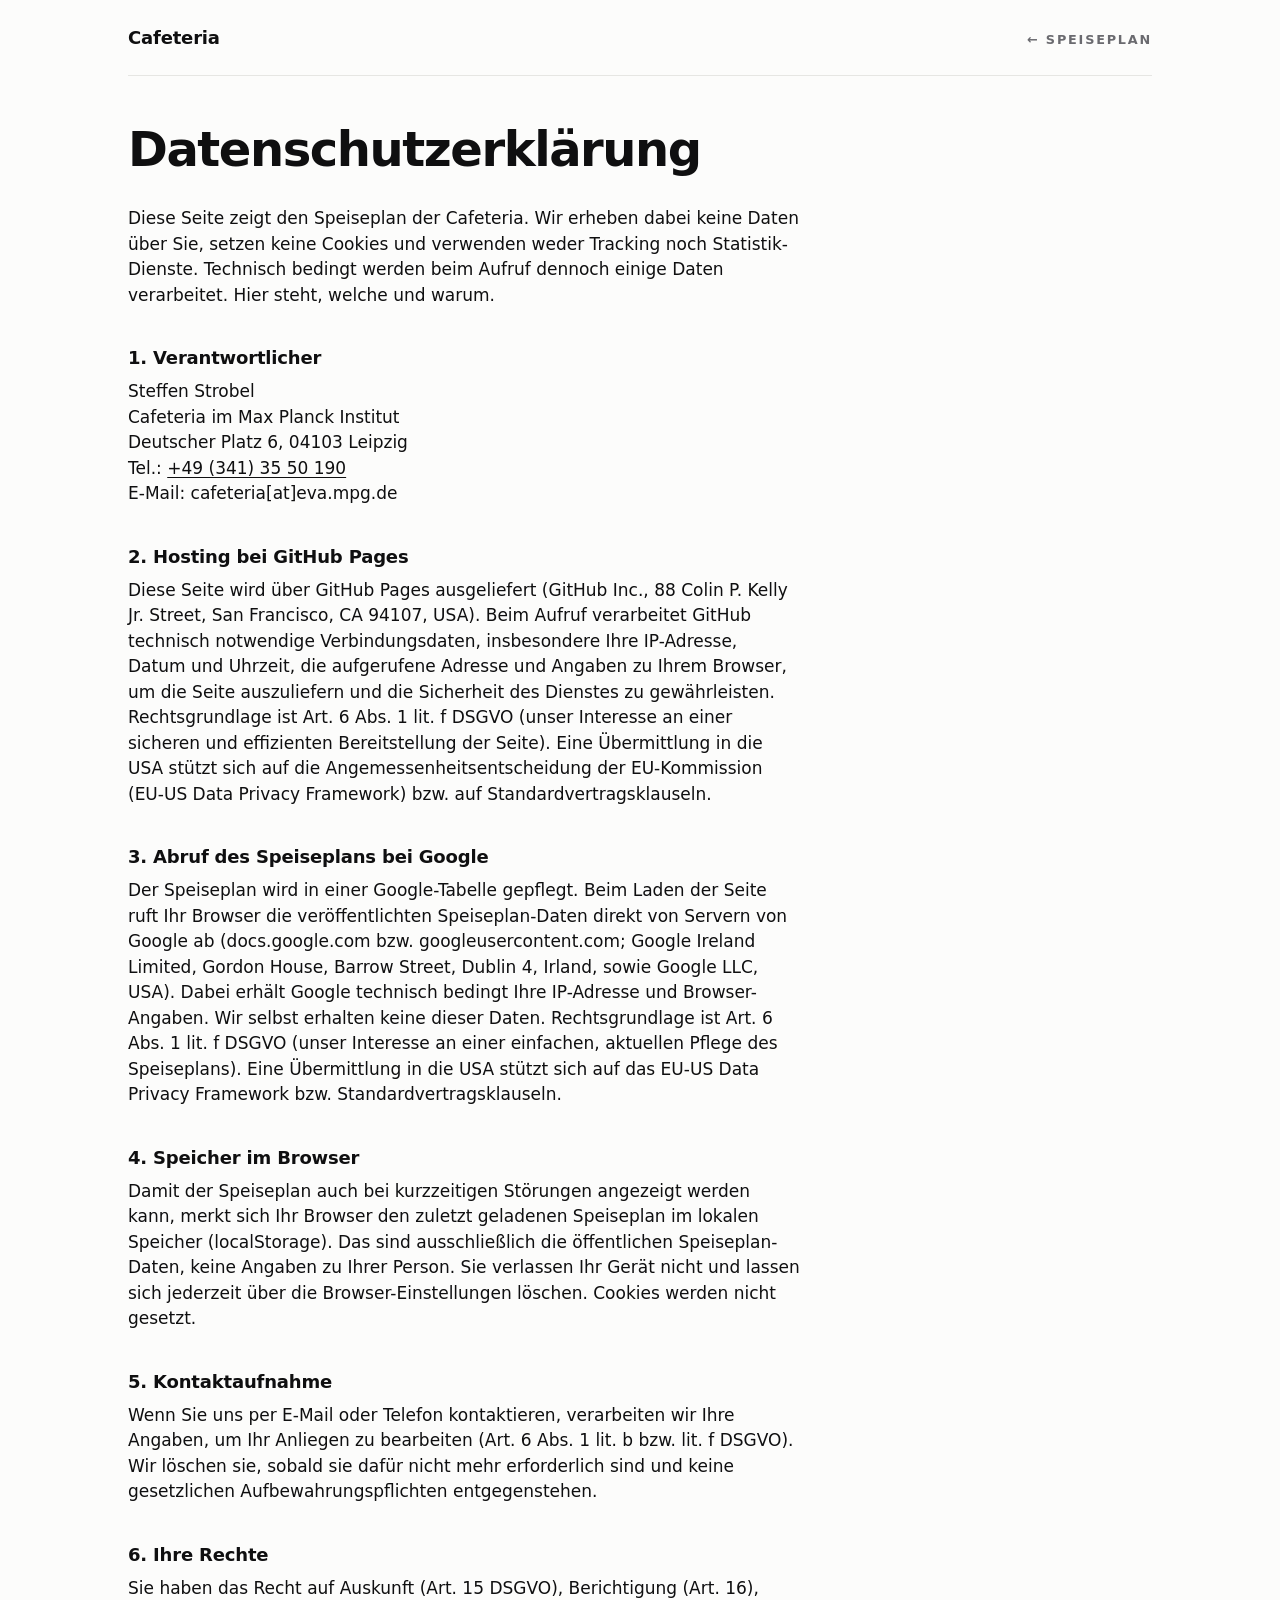
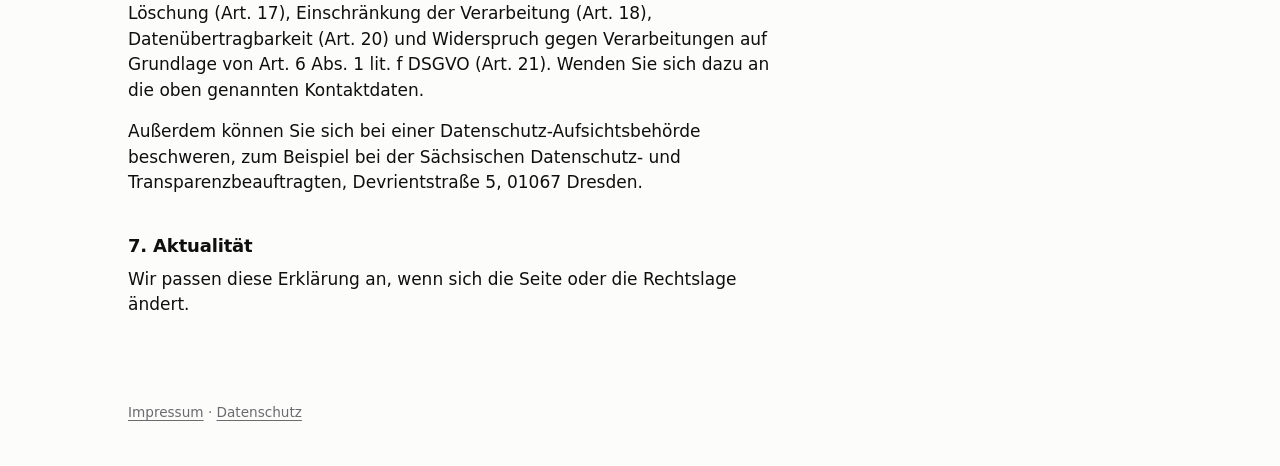
==== site/datenschutz.html @ b185c423 "Öffnungszeiten, Adresse, Impressum und Datenschutz ergänzt Co-Authored-By: Claude Sonnet 5.5 <norepl" ====
<!doctype html>
<html lang="de">
<head>
  <meta charset="utf-8">
  <meta name="viewport" content="width=device-width, initial-scale=1">
  <meta name="color-scheme" content="light dark">
  <meta http-equiv="Content-Security-Policy" content="default-src 'none'; style-src 'self'; img-src 'self' data:; base-uri 'none'; form-action 'none'">
  <title>Datenschutz – Cafeteria</title>
  <meta name="theme-color" content="#fcfcfb">
  <link rel="icon" href="data:image/svg+xml,%3Csvg xmlns='http://www.w3.org/2000/svg' viewBox='0 0 100 100'%3E%3Ccircle cx='50' cy='50' r='34' fill='%23ff4d00'/%3E%3C/svg%3E">
  <link rel="stylesheet" href="style.css">
</head>
<body>
  <header class="wrap top">
    <a class="brand" href="./">Cafeteria</a>
    <a class="tag" href="./">← Speiseplan</a>
  </header>

  <main class="wrap legal">
    <h1>Datenschutzerklärung</h1>

    <p>Diese Seite zeigt den Speiseplan der Cafeteria. Wir erheben dabei keine Daten über Sie, setzen keine Cookies und
      verwenden weder Tracking noch Statistik-Dienste. Technisch bedingt werden beim Aufruf dennoch einige Daten
      verarbeitet. Hier steht, welche und warum.</p>

    <h2>1. Verantwortlicher</h2>
    <p>
      Steffen Strobel<br>
      Cafeteria im Max Planck Institut<br>
      Deutscher Platz 6, 04103 Leipzig<br>
      Tel.: <a href="tel:+493413550190">+49 (341) 35 50 190</a><br>
      E-Mail: cafeteria[at]eva.mpg.de
    </p>

    <h2>2. Hosting bei GitHub Pages</h2>
    <p>Diese Seite wird über GitHub Pages ausgeliefert (GitHub Inc., 88 Colin P. Kelly Jr. Street, San Francisco, CA 94107, USA).
      Beim Aufruf verarbeitet GitHub technisch notwendige Verbindungsdaten, insbesondere Ihre IP-Adresse, Datum und Uhrzeit,
      die aufgerufene Adresse und Angaben zu Ihrem Browser, um die Seite auszuliefern und die Sicherheit des Dienstes zu gewährleisten.
      Rechtsgrundlage ist Art. 6 Abs. 1 lit. f DSGVO (unser Interesse an einer sicheren und effizienten Bereitstellung der Seite).
      Eine Übermittlung in die USA stützt sich auf die Angemessenheitsentscheidung der EU-Kommission (EU-US Data Privacy Framework)
      bzw. auf Standardvertragsklauseln.</p>

    <h2>3. Abruf des Speiseplans bei Google</h2>
    <p>Der Speiseplan wird in einer Google-Tabelle gepflegt. Beim Laden der Seite ruft Ihr Browser die veröffentlichten
      Speiseplan-Daten direkt von Servern von Google ab (docs.google.com bzw. googleusercontent.com; Google Ireland Limited, Gordon House,
      Barrow Street, Dublin 4, Irland, sowie Google LLC, USA). Dabei erhält Google technisch bedingt Ihre IP-Adresse und
      Browser-Angaben. Wir selbst erhalten keine dieser Daten. Rechtsgrundlage ist Art. 6 Abs. 1 lit. f DSGVO
      (unser Interesse an einer einfachen, aktuellen Pflege des Speiseplans). Eine Übermittlung in die USA stützt sich auf das
      EU-US Data Privacy Framework bzw. Standardvertragsklauseln.</p>

    <h2>4. Speicher im Browser</h2>
    <p>Damit der Speiseplan auch bei kurzzeitigen Störungen angezeigt werden kann, merkt sich Ihr Browser den zuletzt geladenen
      Speiseplan im lokalen Speicher (localStorage). Das sind ausschließlich die öffentlichen Speiseplan-Daten, keine Angaben zu Ihrer
      Person. Sie verlassen Ihr Gerät nicht und lassen sich jederzeit über die Browser-Einstellungen löschen.
      Cookies werden nicht gesetzt.</p>

    <h2>5. Kontaktaufnahme</h2>
    <p>Wenn Sie uns per E-Mail oder Telefon kontaktieren, verarbeiten wir Ihre Angaben, um Ihr Anliegen zu bearbeiten
      (Art. 6 Abs. 1 lit. b bzw. lit. f DSGVO). Wir löschen sie, sobald sie dafür nicht mehr erforderlich sind
      und keine gesetzlichen Aufbewahrungspflichten entgegenstehen.</p>

    <h2>6. Ihre Rechte</h2>
    <p>Sie haben das Recht auf Auskunft (Art. 15 DSGVO), Berichtigung (Art. 16), Löschung (Art. 17), Einschränkung der Verarbeitung (Art. 18),
      Datenübertragbarkeit (Art. 20) und Widerspruch gegen Verarbeitungen auf Grundlage von Art. 6 Abs. 1 lit. f DSGVO (Art. 21).
      Wenden Sie sich dazu an die oben genannten Kontaktdaten.</p>
    <p>Außerdem können Sie sich bei einer Datenschutz-Aufsichtsbehörde beschweren, zum Beispiel bei der
      Sächsischen Datenschutz- und Transparenzbeauftragten, Devrientstraße 5, 01067 Dresden.</p>

    <h2>7. Aktualität</h2>
    <p>Wir passen diese Erklärung an, wenn sich die Seite oder die Rechtslage ändert.</p>
  </main>

  <footer class="wrap footer">
    <p><a href="impressum.html">Impressum</a> · <a href="datenschutz.html">Datenschutz</a></p>
  </footer>
</body>
</html>
---- site/style.css ----
:root {
  --bg: #fcfcfb;
  --ink: #0f0f10;
  --muted: #6a6a6f;
  --line: #e6e6e3;
  --accent: #ff4d00; /* einzige Akzentfarbe: nur für Markierungen, nie für Fließtext */
}

@media (prefers-color-scheme: dark) {
  :root {
    --bg: #0e0e0f;
    --ink: #f4f4f2;
    --muted: #a0a0a6;
    --line: #2a2a2d;
  }
}

* { box-sizing: border-box; }

html { -webkit-text-size-adjust: 100%; }

body {
  margin: 0;
  background: var(--bg);
  color: var(--ink);
  font: 400 1.0625rem/1.5 system-ui, "Segoe UI Variable", "Segoe UI", -apple-system, Roboto, sans-serif;
  -webkit-font-smoothing: antialiased;
}

.wrap {
  width: min(64rem, 100% - 3rem);
  margin-inline: auto;
}

/* ---------- Kopf ---------- */

.top {
  display: flex;
  align-items: baseline;
  justify-content: space-between;
  gap: 1rem;
  padding: 1.5rem 0;
  border-bottom: 1px solid var(--line);
}

.brand {
  margin: 0;
  font-size: 1.125rem;
  font-weight: 700;
  letter-spacing: -0.01em;
}

.tag {
  color: var(--muted);
  font-size: 0.8rem;
  font-weight: 600;
  letter-spacing: 0.14em;
  text-transform: uppercase;
}

/* ---------- Wochennavigation ---------- */

.weeknav {
  display: flex;
  align-items: flex-end;
  justify-content: space-between;
  gap: 1.5rem;
  padding: 3rem 0 1.5rem;
}

.weekinfo h2 {
  margin: 0;
  font-size: clamp(2.5rem, 8vw, 4rem);
  line-height: 1;
  font-weight: 700;
  letter-spacing: -0.03em;
}

.weekinfo p {
  margin: 0.5rem 0 0;
  color: var(--muted);
}

.weekctl {
  display: flex;
  align-items: center;
  gap: 0.5rem;
}

.navbtn {
  display: grid;
  place-items: center;
  width: 2.75rem;
  height: 2.75rem;
  border: 1px solid var(--line);
  border-radius: 50%;
  background: none;
  color: var(--ink);
  cursor: pointer;
  transition: background-color 0.15s ease, color 0.15s ease, border-color 0.15s ease;
}

.navbtn:hover {
  background: var(--ink);
  border-color: var(--ink);
  color: var(--bg);
}

.linkbtn {
  padding: 0.25rem 0.5rem;
  border: 0;
  background: none;
  color: var(--ink);
  font: 600 0.9rem/1.4 inherit;
  text-decoration: underline;
  text-underline-offset: 0.25em;
  cursor: pointer;
}

.linkbtn[hidden] { display: none; }

button:focus-visible {
  outline: 2px solid var(--ink);
  outline-offset: 3px;
}

/* ---------- Status ---------- */

.status {
  margin: 0 0 1rem;
  color: var(--muted);
  font-size: 0.95rem;
}

.status:empty { display: none; }
.status.is-warn { color: var(--ink); }
.status.is-warn::before { content: "● "; color: var(--accent); }

/* ---------- Tage ---------- */

.days {
  margin: 0 0 4rem;
  border-bottom: 1px solid var(--line);
}

.day {
  display: grid;
  grid-template-columns: 11rem 1fr;
  gap: 0.75rem 2rem;
  padding: 1.75rem 0;
  border-top: 1px solid var(--line);
}

.day-head {
  display: flex;
  flex-direction: column;
  align-items: flex-start;
  gap: 0.15rem;
}

.day-name {
  display: flex;
  align-items: center;
  gap: 0.6rem;
  margin: 0;
  font-size: 1.25rem;
  font-weight: 650;
  letter-spacing: -0.01em;
}

.day-date {
  color: var(--muted);
  font-variant-numeric: tabular-nums;
}

.day.is-today .day-name::before {
  content: "";
  width: 0.6rem;
  height: 0.6rem;
  border-radius: 50%;
  background: var(--accent);
}

.badge {
  margin-top: 0.25rem;
  font-size: 0.7rem;
  font-weight: 700;
  letter-spacing: 0.14em;
  text-transform: uppercase;
}

.dishes {
  display: grid;
  gap: 1rem;
  margin: 0;
  padding: 0;
  list-style: none;
}

.dish-de,
.dish-en { display: block; }

.dish-de {
  font-size: 1.1875rem;
  font-weight: 500;
  line-height: 1.35;
}

.dish-en {
  color: var(--muted);
  font-size: 0.975rem;
  line-height: 1.4;
}

/* geschlossen (Feiertag, Betriebsferien …) */

.day.is-closed .day-name { color: var(--muted); }

.closed-label {
  margin: 0;
  color: var(--muted);
  font-size: 0.7rem;
  font-weight: 700;
  letter-spacing: 0.14em;
  text-transform: uppercase;
}

.closed-note {
  margin: 0.15rem 0 0;
  color: var(--muted);
}

.closed-note .dish-de { font-weight: 500; }

.pending {
  margin: 0;
  color: var(--muted);
}

.empty {
  margin: 0;
  padding: 4rem 0;
  color: var(--muted);
  text-align: center;
}

/* ---------- Öffnungszeiten ---------- */

.hours {
  display: grid;
  grid-template-columns: 11rem 1fr;
  gap: 0.75rem 2rem;
  margin: 0 0 4rem;
  padding: 0 0 0.5rem;
}

.hours-title {
  margin: 0;
  font-size: 1.25rem;
  font-weight: 650;
  letter-spacing: -0.01em;
}

.hours-title .en {
  display: block;
  margin-top: 0.15rem;
  font-size: 0.975rem;
  font-weight: 400;
  letter-spacing: 0;
}

.hours-list { margin: 0; }

.hours-row {
  display: grid;
  grid-template-columns: minmax(0, 1fr) auto;
  align-items: baseline;
  gap: 0.25rem 1.5rem;
  padding: 0.85rem 0;
  border-top: 1px solid var(--line);
}

.hours-row:first-child { border-top: 0; padding-top: 0; }

.hours-row dt { font-weight: 500; }

.hours-row dd {
  margin: 0;
  font-variant-numeric: tabular-nums;
  text-align: right;
}

.hours .en {
  color: var(--muted);
  font-size: 0.975rem;
  font-weight: 400;
}

.hours-row dt .en { margin-left: 0.4rem; }

.hours-row.is-lunch dt::before {
  content: "";
  display: inline-block;
  width: 0.5rem;
  height: 0.5rem;
  margin-right: 0.5rem;
  border-radius: 50%;
  background: var(--accent);
  vertical-align: 0.1em;
}

.hours-row.is-closed dt,
.hours-row.is-closed dd { color: var(--muted); }

.hours + .hours { margin-top: -1.5rem; padding-top: 1.75rem; border-top: 1px solid var(--line); }

.contact-body { font-style: normal; }
.contact-body p { margin: 0 0 1rem; }
.contact-body p:last-child { margin-bottom: 0; }
.contact-name { font-weight: 500; }
.contact-body a { color: var(--ink); text-underline-offset: 0.2em; }

.footer {
  padding-bottom: 2.5rem;
  color: var(--muted);
  font-size: 0.85rem;
}

.footer p { margin: 0.25rem 0; }
.footer a { color: inherit; text-underline-offset: 0.2em; }
.footer a:hover { color: var(--ink); }

/* ---------- Impressum / Datenschutz ---------- */

a.brand, a.tag { text-decoration: none; color: inherit; }
a.tag { color: var(--muted); }
a.tag:hover { color: var(--ink); }

.legal {
  padding: 3rem 0 4rem;
}

.legal > * { max-width: 42rem; }

.legal h1 {
  margin: 0 0 2rem;
  font-size: clamp(2rem, 6vw, 3rem);
  line-height: 1.05;
  letter-spacing: -0.03em;
}

.legal h2 {
  margin: 2.25rem 0 0.5rem;
  font-size: 1.125rem;
  font-weight: 650;
  letter-spacing: -0.01em;
}

.legal p { margin: 0 0 1rem; }
.legal a { color: var(--ink); text-underline-offset: 0.2em; }

@media (max-width: 40rem) {
  .wrap { width: min(64rem, 100% - 2rem); }
  .weeknav { padding-top: 2rem; }
  .day { grid-template-columns: 1fr; gap: 0.75rem; padding: 1.5rem 0; }
  .day-head { flex-direction: row; align-items: baseline; flex-wrap: wrap; gap: 0.25rem 0.75rem; }
  .badge { margin-top: 0; }
  .hours { grid-template-columns: 1fr; gap: 1rem; }
  .hours-title .en { display: inline; margin: 0 0 0 0.5rem; }
}

@media (prefers-reduced-motion: reduce) {
  .navbtn { transition: none; }
}

/* ---------- Druck (Aushang) ---------- */

@media print {
  :root { --bg: #fff; --ink: #000; --muted: #444; --line: #bbb; }
  .navbtn, .linkbtn, .status:empty, .footer { display: none; }
  .weeknav { padding-top: 1.5rem; }
  .day { break-inside: avoid; }
}
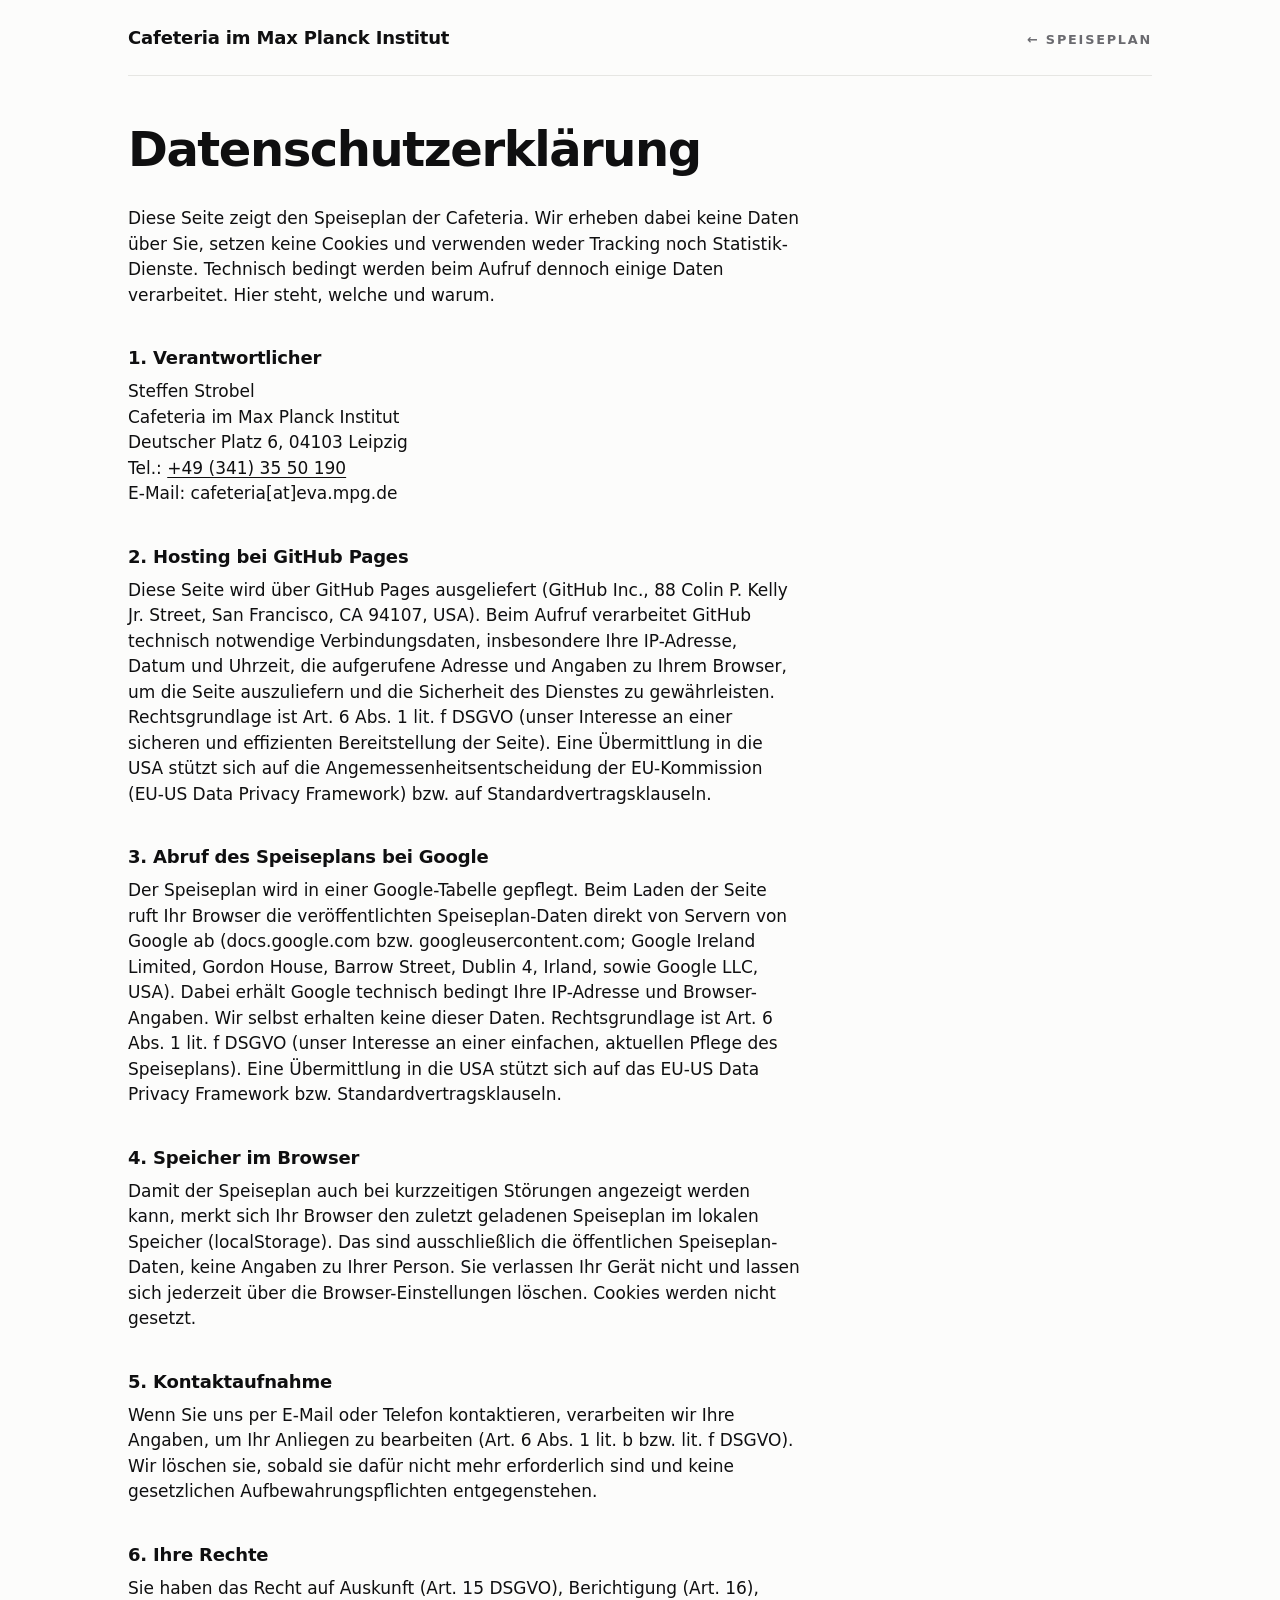
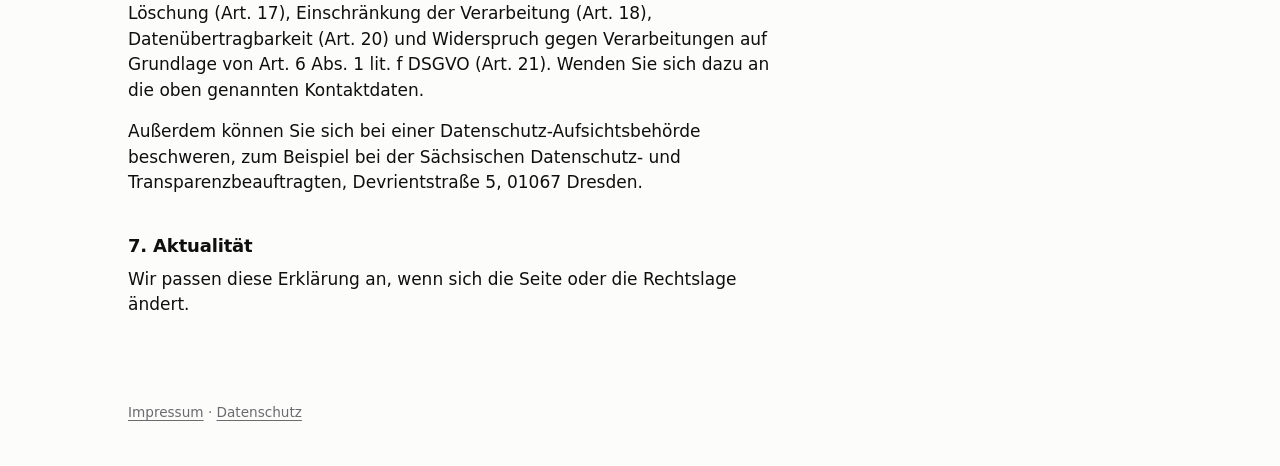
==== commit 171b5ac1: "Name der Cafeteria als Seitentitel übernehmen Co-Authored-By: Claude Sonnet 5.5 <noreply@anthropic.c" ====
--- a/site/datenschutz.html
+++ b/site/datenschutz.html
@@ -5,14 +5,14 @@
   <meta name="viewport" content="width=device-width, initial-scale=1">
   <meta name="color-scheme" content="light dark">
   <meta http-equiv="Content-Security-Policy" content="default-src 'none'; style-src 'self'; img-src 'self' data:; base-uri 'none'; form-action 'none'">
-  <title>Datenschutz – Cafeteria</title>
+  <title>Datenschutz – Cafeteria im Max Planck Institut</title>
   <meta name="theme-color" content="#fcfcfb">
   <link rel="icon" href="data:image/svg+xml,%3Csvg xmlns='http://www.w3.org/2000/svg' viewBox='0 0 100 100'%3E%3Ccircle cx='50' cy='50' r='34' fill='%23ff4d00'/%3E%3C/svg%3E">
   <link rel="stylesheet" href="style.css">
 </head>
 <body>
   <header class="wrap top">
-    <a class="brand" href="./">Cafeteria</a>
+    <a class="brand" href="./">Cafeteria im Max Planck Institut</a>
     <a class="tag" href="./">← Speiseplan</a>
   </header>
 
--- a/site/style.css
+++ b/site/style.css
@@ -37,8 +37,9 @@
 .top {
   display: flex;
   align-items: baseline;
+  flex-wrap: wrap;
   justify-content: space-between;
-  gap: 1rem;
+  gap: 0.25rem 1rem;
   padding: 1.5rem 0;
   border-bottom: 1px solid var(--line);
 }
